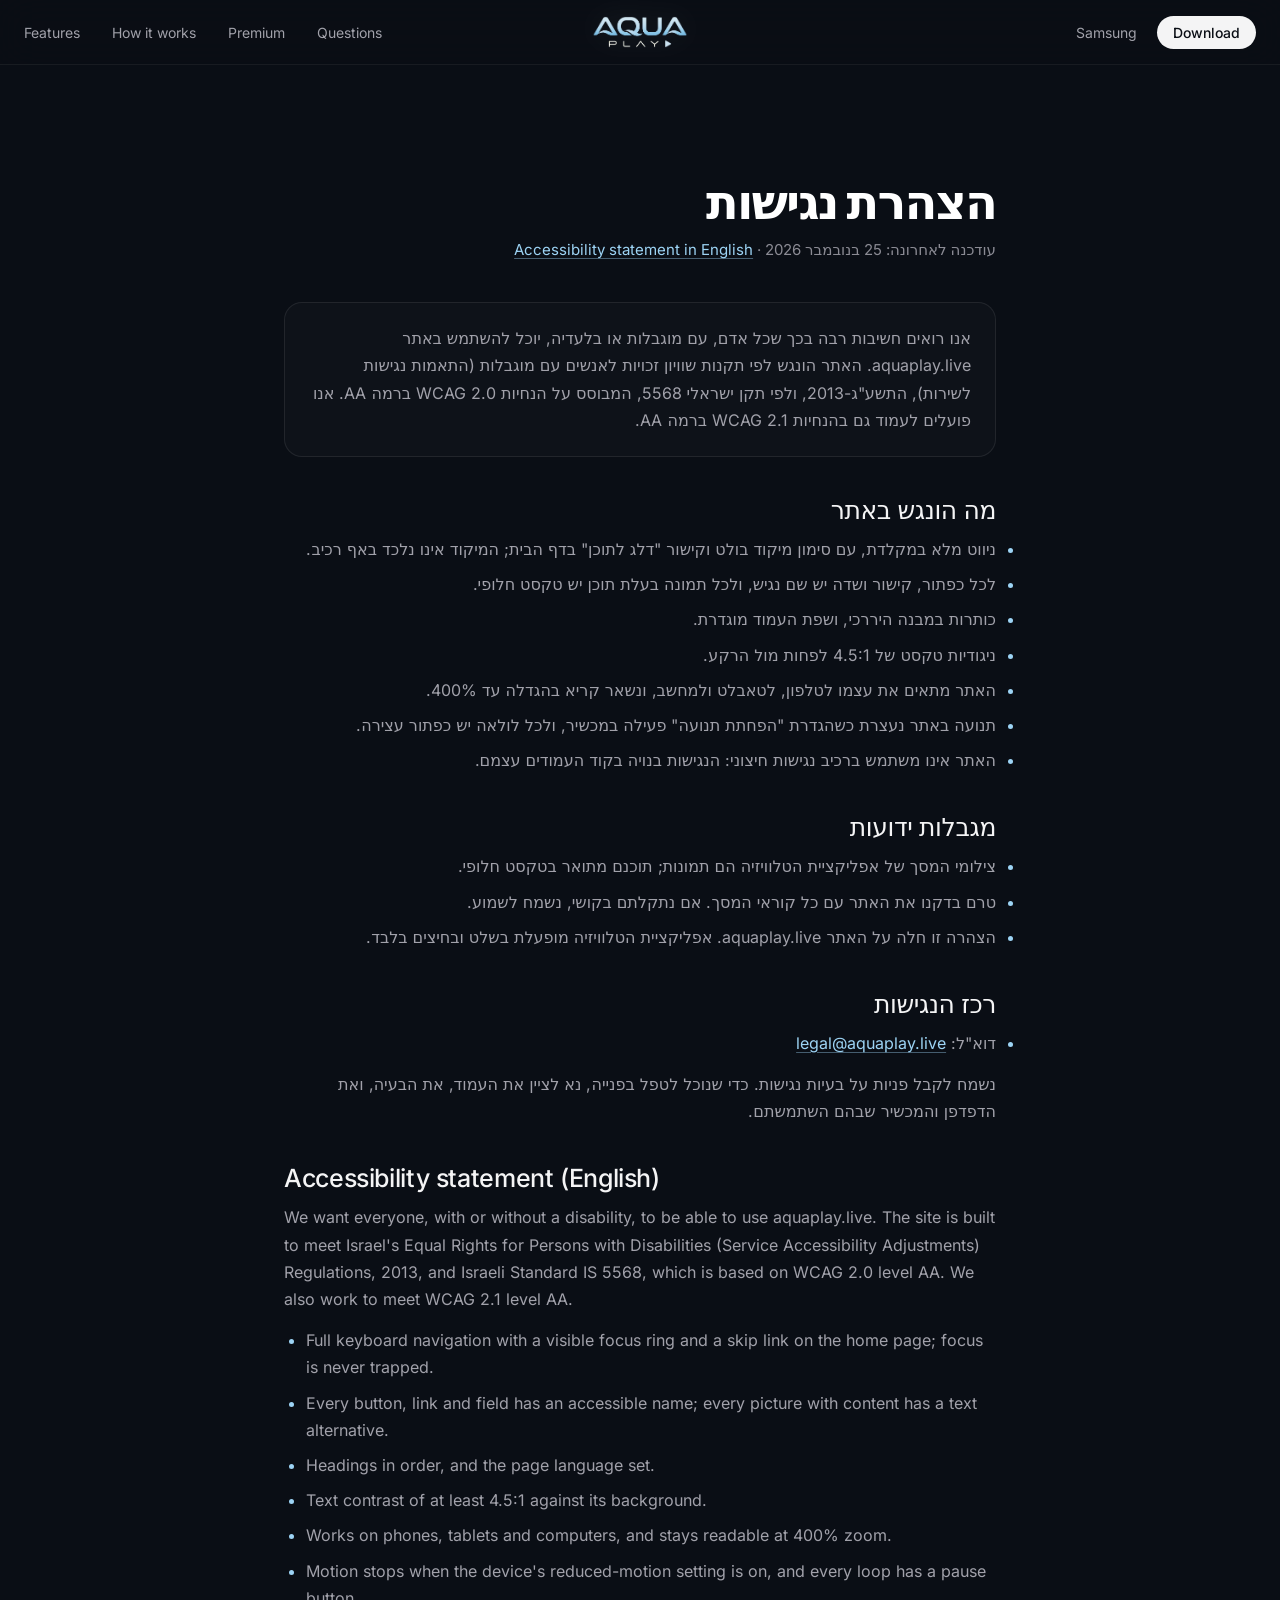
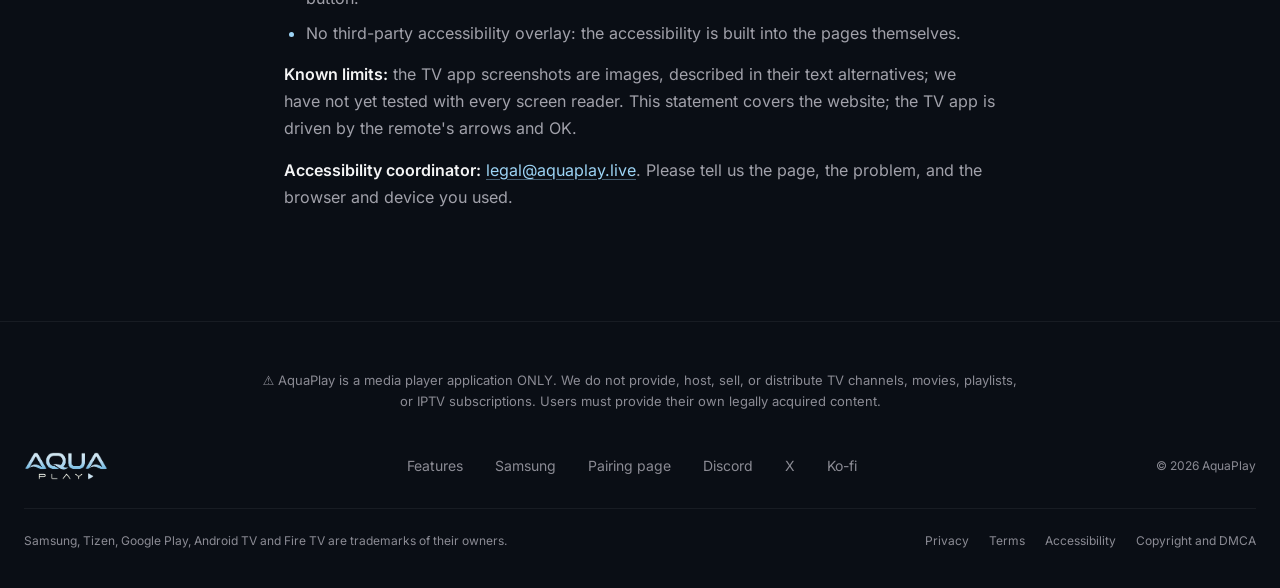
==== accessibility-statement.html @ fe67d537 "aquaplay.live: the Aura website, with the pairing page at /pair.html - The home page is the new Aura" ====
<!doctype html>
<html lang="he">
<head>
<meta charset="utf-8">
<meta name="viewport" content="width=device-width, initial-scale=1">
<title>AquaPlay: הצהרת נגישות · accessibility statement</title>
<meta name="description" content="הצהרת הנגישות של אתר AquaPlay לפי תקן ישראלי 5568. AquaPlay's accessibility statement under Israeli Standard 5568 and WCAG 2.1 AA.">
<link rel="icon" href="img/icon.png" type="image/png">
<meta name="theme-color" content="#0a0e15">
<link rel="preload" href="fonts/inter-latin.woff2" as="font" type="font/woff2" crossorigin>
<link rel="stylesheet" href="fonts/inter.css">
<link rel="stylesheet" href="aura.css">
</head>
<body>
<a class="skip" href="#top">Skip to content</a>
<div class="ground" aria-hidden="true"></div>
<div class="grid" aria-hidden="true"></div>
<div class="glow" aria-hidden="true"></div>

<header class="top">
  <div class="wrap bar">
    <nav aria-label="Main">
      <a href="features.html">Features</a>
      <a href="index.html#how">How it works</a>
      <a href="index.html#premium">Premium</a>
      <a href="index.html#questions">Questions</a>
    </nav>
    <a class="logo" href="index.html" aria-label="AquaPlay home"><img src="img/logo.png" alt="AquaPlay" width="900" height="300"></a>
    <div class="right">
      <a class="txt" href="samsung.html">Samsung</a>
      <a class="btn btn-white btn-sm" href="index.html#tvs">Download</a>
    </div>
  </div>
</header>

<main id="top">
  <div class="wrap prose-page" dir="rtl">
<h1>הצהרת נגישות</h1>
  <p class="sub">עודכנה לאחרונה: 25 בנובמבר 2026 · <a href="#en" lang="en" dir="ltr">Accessibility statement in English</a></p>

  <div class="lead">
    <p>אנו רואים חשיבות רבה בכך שכל אדם, עם מוגבלות או בלעדיה, יוכל להשתמש באתר aquaplay.live. האתר הונגש לפי תקנות שוויון זכויות לאנשים עם מוגבלות (התאמות נגישות לשירות), התשע"ג-2013, ולפי תקן ישראלי 5568, המבוסס על הנחיות WCAG 2.0 ברמה AA. אנו פועלים לעמוד גם בהנחיות WCAG 2.1 ברמה AA.</p>
  </div>

  <h2>מה הונגש באתר</h2>
  <ul>
    <li>ניווט מלא במקלדת, עם סימון מיקוד בולט וקישור "דלג לתוכן" בדף הבית; המיקוד אינו נלכד באף רכיב.</li>
    <li>לכל כפתור, קישור ושדה יש שם נגיש, ולכל תמונה בעלת תוכן יש טקסט חלופי.</li>
    <li>כותרות במבנה היררכי, ושפת העמוד מוגדרת.</li>
    <li>ניגודיות טקסט של 4.5:1 לפחות מול הרקע.</li>
    <li>האתר מתאים את עצמו לטלפון, לטאבלט ולמחשב, ונשאר קריא בהגדלה עד 400%.</li>
    <li>תנועה באתר נעצרת כשהגדרת "הפחתת תנועה" פעילה במכשיר, ולכל לולאה יש כפתור עצירה.</li>
    <li>האתר אינו משתמש ברכיב נגישות חיצוני: הנגישות בנויה בקוד העמודים עצמם.</li>
  </ul>

  <h2>מגבלות ידועות</h2>
  <ul>
    <li>צילומי המסך של אפליקציית הטלוויזיה הם תמונות; תוכנם מתואר בטקסט חלופי.</li>
    <li>טרם בדקנו את האתר עם כל קוראי המסך. אם נתקלתם בקושי, נשמח לשמוע.</li>
    <li>הצהרה זו חלה על האתר aquaplay.live. אפליקציית הטלוויזיה מופעלת בשלט ובחיצים בלבד.</li>
  </ul>

  <h2>רכז הנגישות</h2>
  <!-- OWNER: replace the two bracketed fields before this page is published -->
  <ul>
    <li>דוא"ל: <a href="mailto:legal@aquaplay.live" dir="ltr">legal@aquaplay.live</a></li>
  </ul>
  <p>נשמח לקבל פניות על בעיות נגישות. כדי שנוכל לטפל בפנייה, נא לציין את העמוד, את הבעיה, ואת הדפדפן והמכשיר שבהם השתמשתם.</p>

  <section id="en" lang="en" dir="ltr">
    <h2>Accessibility statement (English)</h2>
    <p>We want everyone, with or without a disability, to be able to use aquaplay.live. The site is built to meet Israel's Equal Rights for Persons with Disabilities (Service Accessibility Adjustments) Regulations, 2013, and Israeli Standard IS 5568, which is based on WCAG 2.0 level AA. We also work to meet WCAG 2.1 level AA.</p>
    <ul>
      <li>Full keyboard navigation with a visible focus ring and a skip link on the home page; focus is never trapped.</li>
      <li>Every button, link and field has an accessible name; every picture with content has a text alternative.</li>
      <li>Headings in order, and the page language set.</li>
      <li>Text contrast of at least 4.5:1 against its background.</li>
      <li>Works on phones, tablets and computers, and stays readable at 400% zoom.</li>
      <li>Motion stops when the device's reduced-motion setting is on, and every loop has a pause button.</li>
      <li>No third-party accessibility overlay: the accessibility is built into the pages themselves.</li>
    </ul>
    <p><strong>Known limits:</strong> the TV app screenshots are images, described in their text alternatives; we have not yet tested with every screen reader. This statement covers the website; the TV app is driven by the remote's arrows and OK.</p>
    <p><strong>Accessibility coordinator:</strong> <a href="mailto:legal@aquaplay.live">legal@aquaplay.live</a>. Please tell us the page, the problem, and the browser and device you used.</p>
  </section>
  </div>
</main>

<footer>
  <div class="wrap">
    <p class="notice">⚠️ AquaPlay is a media player application ONLY. We do not provide, host, sell, or distribute TV channels, movies, playlists, or IPTV subscriptions. Users must provide their own legally acquired content.</p>
    <div class="frow">
      <a href="index.html" aria-label="AquaPlay home"><img src="img/logo.png" alt="AquaPlay" width="900" height="300"></a>
      <nav aria-label="Footer">
        <a href="features.html">Features</a><a href="samsung.html">Samsung</a><a href="https://aquaplay.live/pair.html">Pairing page</a><a href="https://discord.gg/5A5mDrwK8w">Discord</a><a href="https://x.com/AquaPlayIPTV">X</a><a href="https://ko-fi.com/devdolev">Ko-fi</a>
      </nav>
      <small>© 2026 AquaPlay</small>
    </div>
    <div class="legal">
      <span>Samsung, Tizen, Google Play, Android TV and Fire TV are trademarks of their owners.</span>
      <span><a href="privacy.html">Privacy</a><a href="terms-of-service.html">Terms</a><a href="accessibility-statement.html">Accessibility</a><a href="dmca.html">Copyright and DMCA</a></span>
    </div>
  </div>
</footer>
</body>
</html>
---- fonts/inter.css ----
/* latin-ext */
@font-face {
  font-family: 'Inter';
  font-style: normal;
  font-weight: 400 900;
  font-display: swap;
  src: url(inter-latin-ext.woff2) format('woff2');
  unicode-range: U+0100-02BA, U+02BD-02C5, U+02C7-02CC, U+02CE-02D7, U+02DD-02FF, U+0304, U+0308, U+0329, U+1D00-1DBF, U+1E00-1E9F, U+1EF2-1EFF, U+2020, U+20A0-20AB, U+20AD-20C4, U+2113, U+2C60-2C7F, U+A720-A7FF;
}
/* latin */
@font-face {
  font-family: 'Inter';
  font-style: normal;
  font-weight: 400 900;
  font-display: swap;
  src: url(inter-latin.woff2) format('woff2');
  unicode-range: U+0000-00FF, U+0131, U+0152-0153, U+02BB-02BC, U+02C6, U+02DA, U+02DC, U+0304, U+0308, U+0329, U+2000-206F, U+20AC, U+2122, U+2191, U+2193, U+2212, U+2215, U+FEFF, U+FFFD;
}
---- aura.css ----
/* aura.css: the look of every page of aquaplay.live (made by .taste-skill/make-aura-pages.js from the Aura home). */
:root {
  --bg: #0a0e15; --bg2: #18181b; --ink: #f4f4f5; --ink2: #a1a1aa; --ink3: #8b8b94;
  --line: rgba(255,255,255,.06); --line2: rgba(255,255,255,.1); --card: rgba(255,255,255,.02);
  --blue: 58,139,255; --sky: 127,193,236; --teal: 31,176,208;
  --ease: cubic-bezier(.16,1,.3,1); --max: 1280px;
}
* { box-sizing: border-box; margin: 0; padding: 0; }
html { background: var(--bg); color-scheme: dark; scroll-behavior: smooth; scrollbar-color: #3f3f46 var(--bg); scroll-padding-top: 88px; }
body { min-height: 100vh; display: flex; flex-direction: column; background: var(--bg); color: var(--ink2);
  font-family: Inter, system-ui, sans-serif; -webkit-font-smoothing: antialiased; font-feature-settings: "cv11","ss01"; overflow-x: clip; }
a { color: inherit; text-decoration: none; }
img { display: block; max-width: 100%; }
svg { flex: none; }
::selection { background: #27272a; color: var(--ink); }
:focus-visible { outline: 2px solid rgb(var(--sky)); outline-offset: 3px; border-radius: 8px; }
.skip { position: absolute; left: 16px; top: -60px; z-index: 99; background: var(--ink); color: var(--bg); padding: 10px 16px; border-radius: 99px; font-weight: 500; }
.skip:focus { top: 12px; }
.wrap { width: 100%; max-width: var(--max); margin: 0 auto; padding: 0 24px; }

/* the ground: zinc black, a 24px grid at 4%, AquaPlay's blue glowing from the top */
.ground, .grid, .glow { position: fixed; pointer-events: none; }
.ground { inset: 0; z-index: -3; background: radial-gradient(ellipse 90% 55% at 50% 112%, rgba(var(--teal),.13), transparent 70%), radial-gradient(ellipse 55% 45% at -5% 62%, rgba(var(--blue),.07), transparent 70%), var(--bg); }
.grid { inset: 0; z-index: -2; background-image: linear-gradient(to right, rgba(127,193,236,.045) 1px, transparent 1px), linear-gradient(to bottom, rgba(127,193,236,.045) 1px, transparent 1px); background-size: 24px 24px; }
.glow { top: 0; left: 50%; transform: translateX(-50%); width: 100%; max-width: 1400px; height: 700px; z-index: -1;
  background: radial-gradient(ellipse 50% 70% at 50% 0%, rgba(var(--blue),.24), transparent 70%), radial-gradient(ellipse 34% 55% at 84% 0%, rgba(var(--teal),.16), transparent 70%), radial-gradient(ellipse 30% 45% at 14% 0%, rgba(var(--sky),.11), transparent 70%); }

/* the top bar: links left, the logo in the centre, Download right */
header.top { position: fixed; top: 0; left: 0; right: 0; z-index: 50; border-bottom: 1px solid var(--line); background: rgba(10,14,21,.6);
  -webkit-backdrop-filter: blur(20px); backdrop-filter: blur(20px); }
.bar { height: 64px; display: grid; grid-template-columns: 1fr auto 1fr; align-items: center; gap: 16px; }
.bar nav { display: flex; gap: 32px; font-size: 14px; }
.bar nav a, .bar .right a.txt { color: var(--ink2); transition: color .2s; }
.bar nav a:hover, .bar .right a.txt:hover { color: var(--ink); }
.logo { justify-self: center; display: block; filter: drop-shadow(0 0 15px rgba(255,255,255,.12)); transition: filter .3s; }
.logo:hover { filter: drop-shadow(0 0 18px rgba(var(--sky),.35)); }
.logo img { height: 32px; width: auto; }
.bar .right { justify-self: end; display: flex; align-items: center; gap: 20px; font-size: 14px; }

/* buttons */
.btn { display: inline-flex; align-items: center; justify-content: center; gap: 8px; border-radius: 99px; font-size: 14px; font-weight: 500;
  padding: 12px 24px; transition: background .3s, box-shadow .3s, color .3s, transform .15s; }
.btn:active { transform: scale(.97); }
.btn svg { width: 16px; height: 16px; }
.btn-white { background: var(--ink); color: var(--bg); }
.btn-white:hover { background: #fff; box-shadow: 0 0 30px rgba(255,255,255,.3); }
.btn-ghost { color: #d4d4d8; border: 1px solid rgba(255,255,255,.08); background: rgba(255,255,255,.02); -webkit-backdrop-filter: blur(12px); backdrop-filter: blur(12px); }
.btn-ghost:hover { color: var(--ink); background: rgba(255,255,255,.05); }
.btn-sm { padding: 8px 16px; }

main { flex: 1; padding-top: 128px; }
section { position: relative; }
h1, h2, h3 { color: var(--ink); font-weight: 500; text-wrap: balance; }
h2 { font-size: clamp(30px, 4.4vw, 48px); letter-spacing: -.035em; line-height: 1.08; }
h3 { font-size: 20px; letter-spacing: -.02em; line-height: 1.25; }
.lead { font-size: 16px; line-height: 1.65; color: var(--ink2); }
.orb { position: absolute; width: min(384px, 100%); height: 384px; border-radius: 50%; filter: blur(120px); pointer-events: none; }

/* hero */
.hero { padding-block: 64px 96px; text-align: center; }
.hero .copy { max-width: 896px; margin: 0 auto; display: flex; flex-direction: column; align-items: center; }
/* the headline: solid white Inter at 700, tight like a display cut, the promise ("you need.") in the logo's ice blue */
.hero h1 { font-size: clamp(46px, 8.4vw, 96px); font-weight: 700; letter-spacing: -.05em; line-height: .98; margin-bottom: 28px; color: #fff;
  font-feature-settings: "cv11", "ss01", "ss03"; }
.hero h1 .tint { color: #9dd4f5; }
.hero .lead { font-size: clamp(16px, 1.4vw, 18px); max-width: 640px; margin-bottom: 40px; }
.ctas { display: flex; flex-wrap: wrap; justify-content: center; gap: 16px; }

/* the logo in place of the old picture */
.mark-wrap { position: relative; max-width: 620px; margin: 88px auto 0; }
.mark { position: relative; animation: mark-in 1.6s var(--ease) .45s both; }
.mark img { width: 100%; height: auto; }
.mark-glow { position: absolute; inset: 5% 12%; z-index: -1; border-radius: 50%; filter: blur(60px);
  background: radial-gradient(ellipse, rgba(var(--blue),.38), rgba(var(--teal),.12) 55%, transparent 75%); animation: glow-in 2.2s ease-out .6s both; }
.shine { position: absolute; inset: 0; pointer-events: none;
  -webkit-mask: url(img/logo.png) center / 100% 100% no-repeat; mask: url(img/logo.png) center / 100% 100% no-repeat;
  background: linear-gradient(105deg, transparent 42%, rgba(255,255,255,.9) 50%, transparent 58%) no-repeat; background-size: 260% 100%;
  background-position: 130% 0; animation: shine 1.5s cubic-bezier(.45,0,.2,1) 1.5s both; }
@keyframes mark-in { from { opacity: 0; transform: scale(.9) translateY(16px); filter: blur(16px); } to { opacity: 1; transform: none; filter: none; } }
@keyframes glow-in { from { opacity: 0; transform: scale(.7); } to { opacity: 1; transform: none; } }
@keyframes shine { from { background-position: 130% 0; } to { background-position: -30% 0; } }
@keyframes mark-out { to { opacity: 0; transform: translateY(-40px) scale(1.08); filter: blur(14px); } }
@supports (animation-timeline: view()) {
  .mark-wrap { animation: mark-out linear forwards; animation-timeline: view(); animation-range: cover 52% cover 92%; }
}

/* the strip: what AquaPlay plays and where */
.strip { border-block: 1px solid rgba(255,255,255,.03); background: rgba(10,14,21,.5); padding: 40px 0; }
.strip p { font-size: 12px; text-align: center; letter-spacing: .14em; text-transform: uppercase; font-weight: 500; color: var(--ink3); margin-bottom: 28px; }
.strip ul { list-style: none; display: flex; flex-wrap: wrap; justify-content: center; gap: 20px 64px; opacity: .55; transition: opacity .5s; }
.strip ul:hover { opacity: .85; }
.strip li { display: flex; align-items: center; gap: 10px; font-size: 20px; font-weight: 500; letter-spacing: -.04em; color: var(--ink); }
.strip li svg { width: 22px; height: 22px; }

/* features: 2x2 */
.block { padding-block: 128px; }
.head { max-width: 672px; margin-bottom: 80px; position: relative; z-index: 1; }
.head h2 { margin-bottom: 20px; }
.head.center { margin-inline: auto; text-align: center; }
.cards { display: grid; grid-template-columns: 1fr 1fr; gap: 24px; position: relative; z-index: 1; }
.card { position: relative; overflow: hidden; padding: 32px; border-radius: 16px; background: var(--card); border: 1px solid rgba(255,255,255,.05);
  transition: border-color .3s, background .3s; }
.card:hover { border-color: rgba(255,255,255,.15); background: rgba(255,255,255,.04); }
.card .blob { position: absolute; top: 0; right: 0; width: 128px; height: 128px; border-radius: 50%; filter: blur(48px); background: rgba(255,255,255,.05); transition: background .5s; }
.card:hover .blob { background: rgba(var(--c),.14); }
.ico { width: 48px; height: 48px; border-radius: 50%; border: 1px solid rgba(255,255,255,.08); background: rgba(24,24,27,.5); display: grid; place-items: center;
  color: #d4d4d8; margin-bottom: 24px; transition: color .3s, transform .3s var(--ease), box-shadow .3s; }
.card:hover .ico { color: #fff; transform: scale(1.1); box-shadow: 0 0 20px rgba(255,255,255,.1); }
.ico svg { width: 24px; height: 24px; }
.card h3 { margin-bottom: 12px; }
.card p { font-size: 15px; line-height: 1.6; }
.more { display: inline-flex; align-items: center; gap: 8px; margin-top: 40px; font-size: 14px; color: var(--ink2); transition: color .2s; }
.more:hover { color: #fff; }
.more svg { width: 16px; height: 16px; transition: transform .3s var(--ease); }
.more:hover svg { transform: translateX(3px); }

/* three steps */
.steps-sec { border-top: 1px solid rgba(255,255,255,.03); background: rgba(10,14,21,.4); }
.steps-sec::before { content: ""; position: absolute; inset: 0; background: radial-gradient(ellipse at center, rgba(255,255,255,.02), transparent 80%); pointer-events: none; }
.steps { list-style: none; display: grid; grid-template-columns: repeat(3, 1fr); gap: 48px; position: relative; }
.steps::before { content: ""; position: absolute; top: 24px; left: 64px; right: 64px; height: 1px; background: linear-gradient(to right, transparent, rgba(255,255,255,.2), transparent); }
.steps li { position: relative; padding-top: 72px; text-align: center; }
.steps .n { position: absolute; top: 0; left: 50%; transform: translateX(-50%); }
.steps .n span { width: 48px; height: 48px; border-radius: 50%; display: grid; place-items: center; font-size: 14px; font-weight: 500; color: #d4d4d8;
  border: 1px solid rgba(255,255,255,.1); background: #131316; box-shadow: 0 0 0 12px var(--bg); transition: color .2s, border-color .2s; font-variant-numeric: tabular-nums; }
.steps li:hover .n span { color: #fff; border-color: rgba(255,255,255,.3); }
.steps li:last-child .n span { background: var(--ink); color: var(--bg); border-color: rgba(255,255,255,.2); box-shadow: 0 0 15px rgba(255,255,255,.2); }
.steps h3 { margin-bottom: 12px; }
.steps p { font-size: 15px; line-height: 1.6; max-width: 34ch; margin: 0 auto; }

/* get AquaPlay: a pure black band, two black store-style buttons (Apple-like: black, thin grey rim, small line over a big one) */
.get { background: #000; border-block: 1px solid rgba(255,255,255,.06); text-align: center; }
.get .wrap { padding-block: 128px; }
.get h2 { font-size: clamp(40px, 6vw, 72px); font-weight: 700; letter-spacing: -.05em; line-height: 1; margin-bottom: 20px; }
.get .lead { font-size: 18px; margin-bottom: 48px; }
.badges { display: flex; flex-wrap: wrap; justify-content: center; gap: 16px; }
.badge { display: inline-flex; align-items: center; gap: 12px; min-width: 216px; padding: 12px 24px 12px 18px; border-radius: 14px;
  background: #000; color: #fff; border: 1px solid #a6a6a6; text-align: left; transition: background .2s, border-color .2s, transform .15s; }
.badge:hover { background: #111; border-color: #fff; }
.badge:active { transform: scale(.97); }
.badge svg { width: 34px; height: 34px; }
.badge span { display: flex; flex-direction: column; font-size: 22px; font-weight: 600; letter-spacing: -.02em; line-height: 1.1; }
.badge small { font-size: 12px; font-weight: 500; letter-spacing: .01em; color: #e4e4e7; }
.get .note { margin-top: 32px; font-size: 14px; color: var(--ink3); }
.get .note a { color: #9dd4f5; text-decoration: underline; text-underline-offset: 3px; text-decoration-color: rgba(157,212,245,.4); }
.get .note a:hover { text-decoration-color: currentColor; }
.community { display: inline-flex; align-items: center; gap: 14px; margin-top: 56px; padding: 14px 22px 14px 16px; border-radius: 16px; text-align: left;
  border: 1px solid var(--line2); background: rgba(255,255,255,.03); transition: background .2s, border-color .2s; }
.community:hover { background: rgba(255,255,255,.06); border-color: rgba(255,255,255,.2); }
.community svg { width: 28px; height: 28px; color: #9dd4f5; }
.community b { display: block; font-size: 15px; font-weight: 600; color: var(--ink); }
.community small { display: block; font-size: 13px; color: var(--ink3); margin-top: 2px; }

/* two statements */
.says { border-block: 1px solid rgba(255,255,255,.03); background: rgba(10,14,21,.4); overflow: hidden; }
.says .orb2 { position: absolute; top: 50%; left: 50%; width: 800px; height: 400px; transform: translate(-50%,-50%); border-radius: 50%; filter: blur(100px); pointer-events: none;
  background: linear-gradient(to right, rgba(var(--blue),.06), rgba(var(--sky),.05), rgba(var(--teal),.06)); }
.says h2 { text-align: center; margin-bottom: 64px; }
/* two plain statements: a heading, a paragraph, and the traits they prove; no avatar or name row, so they never read as quotes */
.say { display: flex; flex-direction: column; padding: 40px; border-radius: 24px; background: var(--card); border: 1px solid rgba(255,255,255,.05); }
.say h3 { font-size: clamp(22px, 2.2vw, 28px); letter-spacing: -.03em; margin-bottom: 16px; }
.say p { font-size: 17px; line-height: 1.6; color: var(--ink2); margin-bottom: 32px; max-width: 52ch; text-wrap: pretty; }
.say .facts { max-width: none; margin: auto 0 0; padding-top: 20px; border-top: 1px solid var(--line); font-size: 13px; letter-spacing: .02em; color: var(--ink3); }

/* questions */
.faq { max-width: 768px; }
.faq .list { display: grid; gap: 16px; }
details { border-bottom: 1px solid rgba(255,255,255,.05); padding-bottom: 16px; }
summary { list-style: none; display: flex; align-items: center; justify-content: space-between; gap: 8px; padding: 12px 0; cursor: pointer;
  color: #e4e4e7; font-weight: 500; font-size: 16px; letter-spacing: -.01em; transition: color .2s; }
summary::-webkit-details-marker { display: none; }
summary:hover { color: #fff; }
summary svg { width: 22px; height: 22px; color: #71717a; transition: transform .3s var(--ease), color .2s; }
summary:hover svg { color: #d4d4d8; }
details[open] summary svg { transform: rotate(-45deg); }
details p { margin-top: 8px; padding: 0 32px 16px 0; font-size: 15px; line-height: 1.65; }
.langs { list-style: none; display: flex; flex-wrap: wrap; gap: 8px; padding: 0 0 16px; }
.langs li { font-size: 13px; color: #d4d4d8; padding: 6px 12px; border-radius: 99px; border: 1px solid var(--line2); background: rgba(255,255,255,.02); }

/* the close */
.close { border-top: 1px solid rgba(255,255,255,.03); background: var(--bg); overflow: hidden; text-align: center; }
.close::before { content: ""; position: absolute; bottom: 0; left: 50%; width: 800px; height: 500px; transform: translate(-50%, 50%); pointer-events: none;
  background: radial-gradient(ellipse at center, rgba(var(--sky),.12), transparent 70%); }
.close .wrap { position: relative; padding-block: 160px; }
.close h2 { font-size: clamp(48px, 8.2vw, 96px); font-weight: 700; letter-spacing: -.05em; line-height: 1; margin-bottom: 32px; color: #fff; }
.close .lead { max-width: 560px; margin: 0 auto 40px; font-size: 18px; }
.btn-lg { padding: 16px 32px; font-size: 16px; }
.btn-lg:hover { transform: scale(1.04); }
.btn-lg:active { transform: scale(.98); }

/* footer */
footer { border-top: 1px solid var(--line); background: var(--bg); padding: 48px 0 40px; font-size: 14px; position: relative; z-index: 1; }
.notice { max-width: 760px; margin: 0 auto 40px; text-align: center; font-size: 13px; line-height: 1.6; color: var(--ink3); }
.frow { display: flex; align-items: center; justify-content: space-between; gap: 24px; flex-wrap: wrap; }
.frow img { height: 28px; width: auto; }
.frow nav { display: flex; flex-wrap: wrap; gap: 8px 32px; color: var(--ink3); }
.frow nav a:hover, .legal a:hover { color: var(--ink); }
.frow small { font-size: 12px; color: var(--ink3); }
.legal { margin-top: 28px; padding-top: 24px; border-top: 1px solid var(--line); display: flex; flex-wrap: wrap; justify-content: space-between; gap: 12px 24px; font-size: 12px; color: var(--ink3); }
.legal span:last-child { display: flex; flex-wrap: wrap; gap: 8px 20px; }

/* entrance: the hero settles in once */
@keyframes rise { from { opacity: 0; transform: translateY(24px); filter: blur(8px); } to { opacity: 1; transform: none; filter: none; } }
.in { animation: rise 1s var(--ease) both; animation-delay: var(--d, 0s); }

@media (max-width: 900px) {
  .cards, .say-grid { grid-template-columns: 1fr; }
  .steps { grid-template-columns: 1fr; gap: 40px; }
  .steps::before { display: none; }
  .steps li { padding-top: 0; padding-left: 80px; text-align: left; }
  .steps .n { left: 0; transform: none; padding: 0; }
  .steps p { margin: 0; }
}
@media (max-width: 767px) {
  .bar nav a:not(:first-child), .bar .right a.txt { display: none; }
  .logo img { height: 28px; }
  main { padding-top: 96px; }
  .hero { padding-bottom: 72px; }
  .ctas { flex-direction: column; width: 100%; }
  .ctas .btn { width: 100%; }
  .mark-wrap { margin-top: 80px; }
  .block { padding-block: 96px; }
  .head { margin-bottom: 56px; }
  .get .wrap { padding-block: 96px; }
  .badge { width: 100%; justify-content: center; }
  .card, .say { padding: 28px; }
  .strip ul { gap: 16px 36px; }
  .strip li { font-size: 17px; }
  .close .wrap { padding-block: 112px; }
  .frow { flex-direction: column; text-align: center; }
  .frow nav { justify-content: center; }
  .legal { flex-direction: column; align-items: center; text-align: center; }
  .legal span:last-child { justify-content: center; }
}
.say-grid { display: grid; grid-template-columns: 1fr 1fr; gap: 24px; }
@media (max-width: 900px) { .say-grid { grid-template-columns: 1fr; } }
@media (prefers-reduced-motion: reduce) {
  html { scroll-behavior: auto; }
  *, *::before, *::after { animation: none !important; transition: none !important; }
}

/* Premium for the APK (owner, 25 Nov 2026; mockup A approved 26 Nov): a price card on the left, three joined steps on the right,
   and a row saying where each kind of TV gets it */
.prem { overflow: hidden; }
.prem-grid { display: grid; grid-template-columns: 5fr 6fr; gap: 24px; align-items: stretch; position: relative; z-index: 1; }
.price { position: relative; overflow: hidden; display: flex; flex-direction: column; padding: 40px; border-radius: 24px;
  background: linear-gradient(180deg, rgba(var(--sky),.06), rgba(255,255,255,.015) 45%); border: 1px solid rgba(255,255,255,.08); }
.price::before { content: ""; position: absolute; top: 0; left: 15%; right: 15%; height: 1px;
  background: linear-gradient(to right, transparent, rgba(var(--sky),.7), transparent); }
.price .tag { font-size: 12px; letter-spacing: .14em; text-transform: uppercase; font-weight: 500; color: #9dd4f5; }
.price .amount { display: flex; align-items: baseline; gap: 12px; margin: 14px 0 6px; color: #fff; }
.price .amount b { font-size: 80px; font-weight: 700; letter-spacing: -.05em; line-height: 1; font-variant-numeric: tabular-nums; }
.price .amount span { font-size: 18px; color: var(--ink2); }
.price .per { font-size: 15px; line-height: 1.6; margin-bottom: 28px; }
.ticks { list-style: none; display: grid; gap: 12px; padding-top: 24px; border-top: 1px solid var(--line); margin-bottom: 8px; }
.ticks li { display: flex; gap: 12px; font-size: 15px; line-height: 1.45; color: #d4d4d8; }
.ticks svg { width: 18px; height: 18px; margin-top: 1px; color: #9dd4f5; }
.price .more { margin-top: 16px; }
.price .buy { margin-top: auto; padding-top: 32px; }
.price .buy .btn { width: 100%; }
.price .fine { margin-top: 14px; font-size: 13px; color: var(--ink3); text-align: center; }
.psteps { list-style: none; display: flex; flex-direction: column; justify-content: center; gap: 0; padding: 40px; border-radius: 24px;
  background: var(--card); border: 1px solid rgba(255,255,255,.05); }
.psteps li { position: relative; padding: 0 0 40px 76px; }
.psteps li:last-child { padding-bottom: 0; }
.psteps li::before { content: ""; position: absolute; left: 23px; top: 52px; bottom: 4px; width: 1px; background: linear-gradient(to bottom, rgba(255,255,255,.18), transparent); }
.psteps li:last-child::before { display: none; }
.psteps .n { position: absolute; left: 0; top: 0; width: 48px; height: 48px; border-radius: 50%; display: grid; place-items: center;
  font-size: 14px; font-weight: 500; color: #d4d4d8; border: 1px solid rgba(255,255,255,.1); background: #131316; font-variant-numeric: tabular-nums; }
.psteps li:last-child .n { background: var(--ink); color: var(--bg); box-shadow: 0 0 15px rgba(255,255,255,.2); }
.psteps h3 { margin: 10px 0 10px; }
.psteps p { font-size: 15px; line-height: 1.6; max-width: 46ch; }
.psteps p b { color: var(--ink); font-weight: 500; }
.psteps code { font: 500 14px/1 Inter, system-ui, sans-serif; color: #9dd4f5; letter-spacing: .02em; }
.where { display: grid; grid-template-columns: repeat(3, 1fr); margin-top: 24px; border-radius: 16px; border: 1px solid rgba(255,255,255,.05);
  background: rgba(10,14,21,.5); position: relative; z-index: 1; overflow: hidden; }
.where div { padding: 22px 24px; font-size: 14px; line-height: 1.55; }
.where div + div { border-left: 1px solid var(--line); }
.where b { display: block; margin-bottom: 4px; font-size: 13px; letter-spacing: .08em; text-transform: uppercase; font-weight: 500; color: var(--ink); }
.where div.here { background: rgba(var(--sky),.05); }
details a.inline, .where a { color: #9dd4f5; text-decoration: underline; text-underline-offset: 3px; text-decoration-color: rgba(157,212,245,.4); }
@media (max-width: 900px) {
  .prem-grid, .where { grid-template-columns: 1fr; }
  .where div + div { border-left: 0; border-top: 1px solid var(--line); }
  .price, .psteps { padding: 28px; }
  .price .amount b { font-size: 64px; }
}

/* ===== The other pages (Features, Samsung, the legal pages), 26 Nov 2026 ===== */
.page-hero { padding-block: 48px 64px; text-align: center; }
.page-hero h1 { font-size: clamp(40px, 6.4vw, 72px); font-weight: 700; letter-spacing: -.05em; line-height: 1; margin-bottom: 24px; color: #fff; }
.page-hero .lead { max-width: 660px; margin: 0 auto 36px; font-size: clamp(16px, 1.4vw, 18px); }
.feat-grid { display: grid; grid-template-columns: 1fr 1fr; gap: 24px; position: relative; z-index: 1; }
.feat { padding: 36px; border-radius: 24px; background: var(--card); border: 1px solid rgba(255,255,255,.05); }
.feat.wide { grid-column: 1 / -1; }
.tag { font-size: 12px; letter-spacing: .14em; text-transform: uppercase; font-weight: 500; color: #9dd4f5; margin-bottom: 10px; }
.feat h2 { font-size: clamp(24px, 2.6vw, 32px); margin-bottom: 22px; }
.flist { list-style: none; display: grid; gap: 14px; }
.feat.wide .flist { grid-template-columns: 1fr 1fr; gap: 14px 40px; }
.flist li { position: relative; padding-left: 22px; font-size: 15px; line-height: 1.6; }
.flist li::before { content: ""; position: absolute; left: 2px; top: .62em; width: 7px; height: 7px; border-radius: 50%; background: #9dd4f5; opacity: .8; }
.flist b { color: var(--ink); font-weight: 500; }
.feat .more { margin-top: 24px; }
.minis { display: grid; grid-template-columns: repeat(4, 1fr); gap: 16px; }
.mini { padding: 26px; border-radius: 20px; background: var(--card); border: 1px solid rgba(255,255,255,.05); }
.mini h3 { margin-bottom: 8px; }
.mini p { font-size: 14.5px; line-height: 1.6; }
.mini a { color: #9dd4f5; }
.vsteps { list-style: none; display: grid; gap: 0; max-width: 760px; margin: 0 auto; }
.vsteps li { position: relative; padding: 0 0 36px 76px; }
.vsteps li:last-child { padding-bottom: 0; }
.vsteps li::before { content: ""; position: absolute; left: 23px; top: 52px; bottom: 4px; width: 1px; background: linear-gradient(to bottom, rgba(255,255,255,.18), transparent); }
.vsteps li:last-child::before { display: none; }
.vsteps .n { position: absolute; left: 0; top: 0; width: 48px; height: 48px; border-radius: 50%; display: grid; place-items: center; font-size: 14px; font-weight: 500;
  color: #d4d4d8; border: 1px solid rgba(255,255,255,.1); background: #131316; font-variant-numeric: tabular-nums; }
.vsteps h3 { margin: 10px 0 8px; }
.vsteps p { font-size: 15px; line-height: 1.65; overflow-wrap: anywhere; }
.vsteps a, .prose-copy a { color: #9dd4f5; text-decoration: underline; text-underline-offset: 3px; text-decoration-color: rgba(157,212,245,.4); }
.prose-copy { max-width: 760px; margin: 0 auto; }
.prose-copy p { font-size: 16px; line-height: 1.7; margin-bottom: 16px; }
.frame-pic { position: relative; max-width: 1000px; margin: 64px auto 0; border-radius: 16px; overflow: hidden; border: 1px solid rgba(255,255,255,.08);
  box-shadow: 0 30px 80px rgba(0,0,0,.5); }
.frame-pic img { width: 100%; height: auto; }
.small-note { margin-top: 28px; font-size: 13px; color: var(--ink3); max-width: 640px; margin-inline: auto; }
/* The legal pages: one readable column. */
.prose-page { max-width: 760px; padding-block: 48px 96px; }
.prose-page h1 { font-size: clamp(34px, 5vw, 48px); font-weight: 700; letter-spacing: -.04em; line-height: 1.1; margin-bottom: 8px; color: #fff; }
.prose-page .sub { color: var(--ink3); margin: 0 0 40px; font-size: 15px; }
.prose-page h2 { font-size: 25px; letter-spacing: -.015em; margin: 40px 0 12px; }
.prose-page h3 { font-size: 19px; margin: 28px 0 8px; }
.prose-page p, .prose-page li { font-size: 16px; line-height: 1.7; }
.prose-page p { margin: 0 0 14px; }
.prose-page ul, .prose-page ol { margin: 0 0 14px; padding-left: 22px; }
.prose-page li { margin-bottom: 8px; }
.prose-page li::marker { color: #9dd4f5; }
.prose-page strong, .prose-page b { color: var(--ink); font-weight: 600; }
.prose-page a { color: #9dd4f5; text-decoration: underline; text-underline-offset: 3px; text-decoration-color: rgba(157,212,245,.4); }
.prose-page .lead { background: var(--card); border: 1px solid rgba(255,255,255,.08); border-radius: 18px; padding: 22px 24px; margin: 0 0 34px; }
.prose-page .lead p:last-child { margin-bottom: 0; }
.prose-page code { font-family: ui-monospace, "Cascadia Mono", Consolas, monospace; font-size: .9em; background: rgba(255,255,255,.05); border: 1px solid var(--line2); border-radius: 6px; padding: 1px 6px; }
.prose-page table { width: 100%; border-collapse: collapse; margin: 0 0 18px; font-size: 15px; }
.prose-page th, .prose-page td { text-align: left; padding: 10px 12px; border-bottom: 1px solid var(--line2); vertical-align: top; }
.prose-page .todo { outline: 2px dashed #e5484d; outline-offset: 2px; }
[dir="rtl"] .prose-page ul, .prose-page [dir="rtl"] ul { padding-left: 0; padding-right: 22px; }
@media (max-width: 900px) {
  .feat-grid, .minis, .feat.wide .flist { grid-template-columns: 1fr; }
  .feat { padding: 28px; }
}
@media (max-width: 767px) {
  .page-hero { padding-block: 24px 48px; }
  .vsteps li { padding-left: 64px; }
}
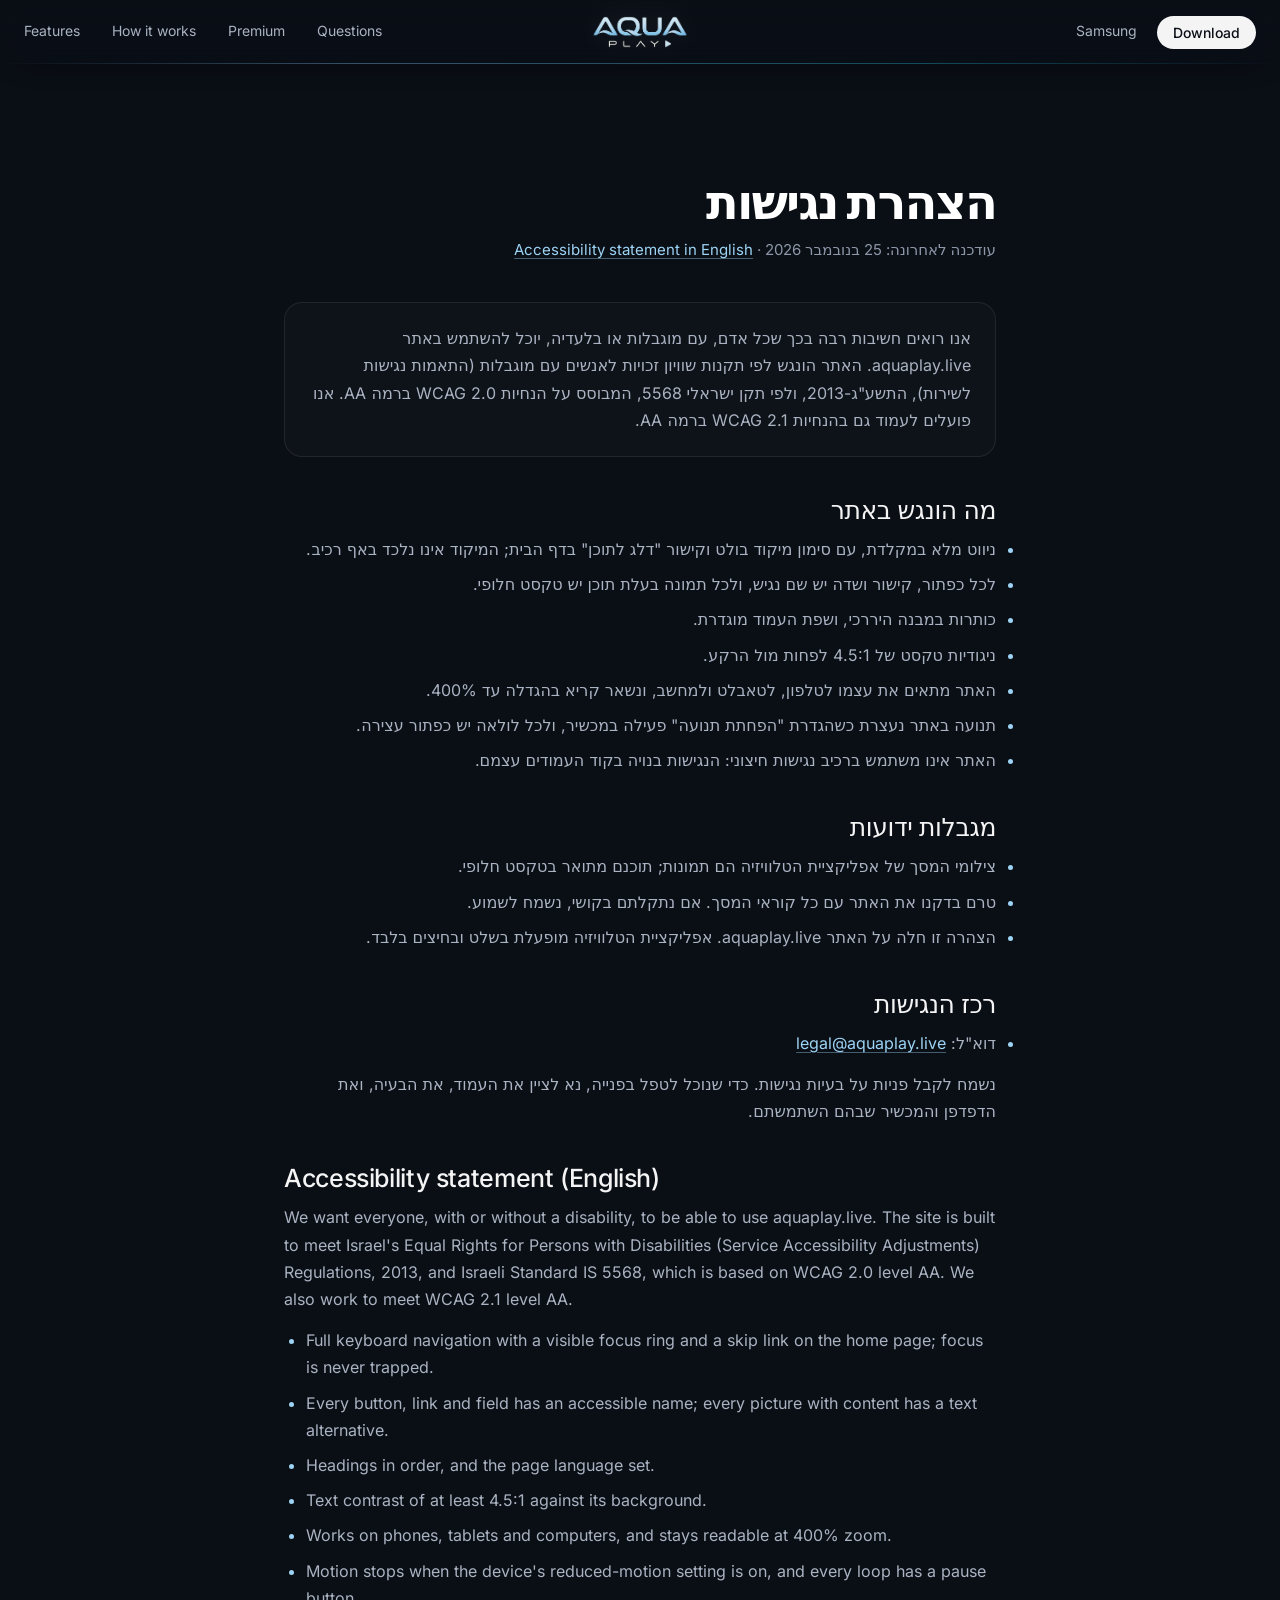
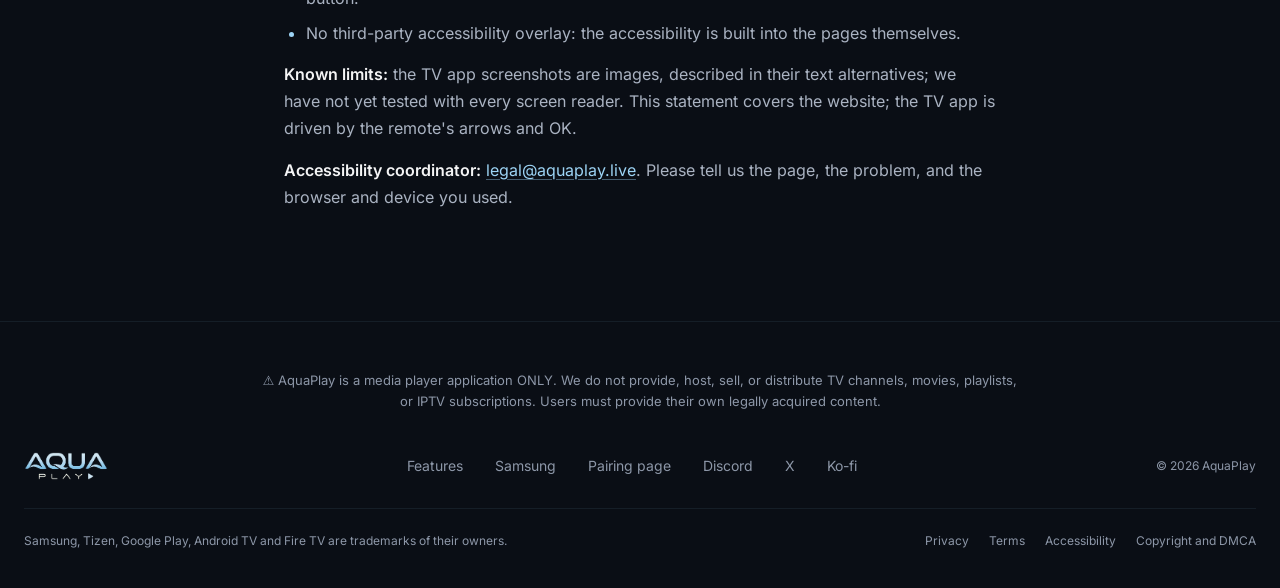
==== commit 1235fa40: "aquaplay.live: clearer Premium and downloads, a phone menu, calmer glass - Premium is titled "Premiu" ====
--- a/accessibility-statement.html
+++ b/accessibility-statement.html
@@ -17,13 +17,16 @@
 <div class="grid" aria-hidden="true"></div>
 <div class="glow" aria-hidden="true"></div>
 
-<header class="top">
+<header class="top" lang="en" dir="ltr">
   <div class="wrap bar">
     <nav aria-label="Main">
       <a href="features.html">Features</a>
       <a href="index.html#how">How it works</a>
       <a href="index.html#premium">Premium</a>
       <a href="index.html#questions">Questions</a>
+      <details class="menu"><summary aria-label="Menu">Menu</summary>
+        <div class="menu-panel"><a href="features.html">Features</a><a href="index.html#how">How it works</a><a href="index.html#premium">Premium</a><a href="index.html#questions">Questions</a><a href="samsung.html">Samsung TV</a><a href="index.html#tvs">Download AquaPlay for free</a></div>
+      </details>
     </nav>
     <a class="logo" href="index.html" aria-label="AquaPlay home"><img src="img/logo.png" alt="AquaPlay" width="900" height="300"></a>
     <div class="right">
@@ -85,7 +88,7 @@
   </div>
 </main>
 
-<footer>
+<footer lang="en" dir="ltr">
   <div class="wrap">
     <p class="notice">⚠️ AquaPlay is a media player application ONLY. We do not provide, host, sell, or distribute TV channels, movies, playlists, or IPTV subscriptions. Users must provide their own legally acquired content.</p>
     <div class="frow">
@@ -101,5 +104,8 @@
     </div>
   </div>
 </footer>
+<script>/* the phone menu closes after a pick, a tap outside, or Escape */
+addEventListener("click",e=>{const m=document.querySelector(".menu[open]");if(m&&(e.target.closest(".menu-panel a")||!e.target.closest(".menu")))m.open=false});
+addEventListener("keydown",e=>{const m=document.querySelector(".menu[open]");if(m&&e.key==="Escape"){m.open=false;m.querySelector("summary").focus()}});</script>
 </body>
 </html>
--- a/aura.css
+++ b/aura.css
@@ -1,24 +1,23 @@
 /* aura.css: the look of every page of aquaplay.live (made by .taste-skill/make-aura-pages.js from the Aura home). */
 :root {
-  --bg: #0a0e15; --bg2: #18181b; --ink: #f4f4f5; --ink2: #a1a1aa; --ink3: #8b8b94;
+  --bg: #0a0e15; --bg2: #121821; --ink: #f4f4f5; --ink2: #aab3c2; --ink3: #8d97a8;
   --line: rgba(255,255,255,.06); --line2: rgba(255,255,255,.1); --card: rgba(255,255,255,.02);
   --blue: 58,139,255; --sky: 127,193,236; --teal: 31,176,208;
   --ease: cubic-bezier(.16,1,.3,1); --max: 1280px;
 }
 * { box-sizing: border-box; margin: 0; padding: 0; }
-html { background: var(--bg); color-scheme: dark; scroll-behavior: smooth; scrollbar-color: #3f3f46 var(--bg); scroll-padding-top: 88px; }
+html { background: var(--bg); color-scheme: dark; scroll-behavior: smooth; scrollbar-color: #2a3442 var(--bg); scroll-padding-top: 88px; }
 body { min-height: 100vh; display: flex; flex-direction: column; background: var(--bg); color: var(--ink2);
   font-family: Inter, system-ui, sans-serif; -webkit-font-smoothing: antialiased; font-feature-settings: "cv11","ss01"; overflow-x: clip; }
 a { color: inherit; text-decoration: none; }
 img { display: block; max-width: 100%; }
 svg { flex: none; }
-::selection { background: #27272a; color: var(--ink); }
 :focus-visible { outline: 2px solid rgb(var(--sky)); outline-offset: 3px; border-radius: 8px; }
 .skip { position: absolute; left: 16px; top: -60px; z-index: 99; background: var(--ink); color: var(--bg); padding: 10px 16px; border-radius: 99px; font-weight: 500; }
 .skip:focus { top: 12px; }
 .wrap { width: 100%; max-width: var(--max); margin: 0 auto; padding: 0 24px; }
 
-/* the ground: zinc black, a 24px grid at 4%, AquaPlay's blue glowing from the top */
+/* the ground: navy, a 24px grid at 4%, AquaPlay's blue glowing from the top */
 .ground, .grid, .glow { position: fixed; pointer-events: none; }
 .ground { inset: 0; z-index: -3; background: radial-gradient(ellipse 90% 55% at 50% 112%, rgba(var(--teal),.13), transparent 70%), radial-gradient(ellipse 55% 45% at -5% 62%, rgba(var(--blue),.07), transparent 70%), var(--bg); }
 .grid { inset: 0; z-index: -2; background-image: linear-gradient(to right, rgba(127,193,236,.045) 1px, transparent 1px), linear-gradient(to bottom, rgba(127,193,236,.045) 1px, transparent 1px); background-size: 24px 24px; }
@@ -76,10 +75,8 @@
   -webkit-mask: url(img/logo.png) center / 100% 100% no-repeat; mask: url(img/logo.png) center / 100% 100% no-repeat;
   background: linear-gradient(105deg, transparent 42%, rgba(255,255,255,.9) 50%, transparent 58%) no-repeat; background-size: 260% 100%;
   background-position: 130% 0; animation: shine 1.5s cubic-bezier(.45,0,.2,1) 1.5s both; }
-@keyframes mark-in { from { opacity: 0; transform: scale(.9) translateY(16px); filter: blur(16px); } to { opacity: 1; transform: none; filter: none; } }
 @keyframes glow-in { from { opacity: 0; transform: scale(.7); } to { opacity: 1; transform: none; } }
 @keyframes shine { from { background-position: 130% 0; } to { background-position: -30% 0; } }
-@keyframes mark-out { to { opacity: 0; transform: translateY(-40px) scale(1.08); filter: blur(14px); } }
 @supports (animation-timeline: view()) {
   .mark-wrap { animation: mark-out linear forwards; animation-timeline: view(); animation-range: cover 52% cover 92%; }
 }
@@ -93,7 +90,7 @@
 .strip li svg { width: 22px; height: 22px; }
 
 /* features: 2x2 */
-.block { padding-block: 128px; }
+.block { padding-block: 96px; }
 .head { max-width: 672px; margin-bottom: 80px; position: relative; z-index: 1; }
 .head h2 { margin-bottom: 20px; }
 .head.center { margin-inline: auto; text-align: center; }
@@ -130,7 +127,7 @@
 
 /* get AquaPlay: a pure black band, two black store-style buttons (Apple-like: black, thin grey rim, small line over a big one) */
 .get { background: #000; border-block: 1px solid rgba(255,255,255,.06); text-align: center; }
-.get .wrap { padding-block: 128px; }
+.get .wrap { padding-block: 96px; }
 .get h2 { font-size: clamp(40px, 6vw, 72px); font-weight: 700; letter-spacing: -.05em; line-height: 1; margin-bottom: 20px; }
 .get .lead { font-size: 18px; margin-bottom: 48px; }
 .badges { display: flex; flex-wrap: wrap; justify-content: center; gap: 16px; }
@@ -170,7 +167,7 @@
   color: #e4e4e7; font-weight: 500; font-size: 16px; letter-spacing: -.01em; transition: color .2s; }
 summary::-webkit-details-marker { display: none; }
 summary:hover { color: #fff; }
-summary svg { width: 22px; height: 22px; color: #71717a; transition: transform .3s var(--ease), color .2s; }
+summary svg { width: 22px; height: 22px; color: var(--ink3); transition: transform .3s var(--ease), color .2s; }
 summary:hover svg { color: #d4d4d8; }
 details[open] summary svg { transform: rotate(-45deg); }
 details p { margin-top: 8px; padding: 0 32px 16px 0; font-size: 15px; line-height: 1.65; }
@@ -350,3 +347,104 @@
   .page-hero { padding-block: 24px 48px; }
   .vsteps li { padding-left: 64px; }
 }
+
+/* ===== Refinement, 26 Nov 2026 (owner: liquid-glass cards with visible borders, a cleaner way for the logo to
+   leave, more colour overall, a better top bar and the line under it) ===== */
+/* Colour: the greys and lines take the navy's cool blue, so text, rules and borders belong to one palette. */
+:root { --line: rgba(157,212,245,.08); --line2: rgba(157,212,245,.14);
+  --glass-edge: rgba(190,225,255,.17); --glass-edge-hi: rgba(190,225,255,.32); }
+::selection { background: rgba(var(--blue),.35); color: #fff; }
+
+/* Liquid glass: frosted, saturating the glows behind it, light along the top edge, a soft shadow beneath. */
+.card, .price {
+  background:
+    radial-gradient(120% 90% at 0% 0%, rgba(255,255,255,.07), transparent 45%),
+    linear-gradient(160deg, rgba(255,255,255,.06), rgba(255,255,255,.015) 45%, rgba(var(--sky),.035));
+  border: 1px solid var(--glass-edge);
+  -webkit-backdrop-filter: blur(18px) saturate(1.5); backdrop-filter: blur(18px) saturate(1.5);
+  box-shadow: inset 0 1px 0 rgba(255,255,255,.14), inset 0 -1px 0 rgba(255,255,255,.03), 0 24px 48px -24px rgba(0,0,0,.7);
+}
+.card:hover, .community:hover { border-color: var(--glass-edge-hi); background:
+    radial-gradient(120% 90% at 0% 0%, rgba(255,255,255,.1), transparent 45%),
+    linear-gradient(160deg, rgba(255,255,255,.08), rgba(255,255,255,.02) 45%, rgba(var(--sky),.05)); }
+.price { border-color: rgba(157,212,245,.3); background:
+    radial-gradient(120% 90% at 0% 0%, rgba(255,255,255,.08), transparent 45%),
+    linear-gradient(180deg, rgba(var(--sky),.09), rgba(255,255,255,.02) 55%); }
+.where div + div { border-color: var(--glass-edge); }
+.langs li { border-color: var(--glass-edge); background: rgba(255,255,255,.04); }
+.steps .n span, .vsteps .n, .psteps .n { border-color: var(--glass-edge); }
+
+/* The logo leaves without blur (blur on a large picture looked low-resolution): it lifts a little and sinks
+   under a soft edge, like going below a horizon. Where the browser has no scroll timelines it simply stays. */
+@keyframes mark-in { from { opacity: 0; transform: scale(.94) translateY(14px); filter: blur(6px); } to { opacity: 1; transform: none; filter: none; } }
+@keyframes mark-out {
+  from { opacity: 1; transform: none; -webkit-mask-position: 0 100%; mask-position: 0 100%; }
+  to { opacity: 0; transform: translateY(-56px) scale(.97); -webkit-mask-position: 0 0; mask-position: 0 0; }
+}
+@supports (animation-timeline: view()) {
+  .mark-wrap {
+    -webkit-mask-image: linear-gradient(to bottom, transparent 0%, #000 42%); mask-image: linear-gradient(to bottom, transparent 0%, #000 42%);
+    -webkit-mask-size: 100% 240%; mask-size: 100% 240%; -webkit-mask-position: 0 100%; mask-position: 0 100%;
+    animation: mark-out cubic-bezier(.4,0,.2,1) both; animation-timeline: view(); animation-range: cover 48% cover 94%;
+  }
+}
+
+/* The top bar: frosted glass, and in place of a flat grey rule a thin blue-to-teal line that fades at both ends. */
+header.top { border-bottom: 0; background: linear-gradient(180deg, rgba(10,14,21,.84), rgba(10,14,21,.58));
+  -webkit-backdrop-filter: blur(22px) saturate(1.6); backdrop-filter: blur(22px) saturate(1.6); box-shadow: 0 12px 32px -24px rgba(0,0,0,.9); }
+header.top::after { content: ""; position: absolute; left: 0; right: 0; bottom: 0; height: 1px; pointer-events: none;
+  background: linear-gradient(90deg, transparent, rgba(var(--sky),.38) 28%, rgba(var(--teal),.38) 72%, transparent); }
+.bar nav a, .bar .right a.txt { background: linear-gradient(currentColor, currentColor) 0 100% / 0 1px no-repeat; padding-bottom: 3px;
+  transition: color .2s, background-size .3s var(--ease); }
+.bar nav a:hover, .bar .right a.txt:hover { color: #fff; background-size: 100% 1px; }
+
+@media (prefers-reduced-motion: reduce) { .mark-wrap { -webkit-mask-image: none; mask-image: none; } }
+#features > .more { display: flex; width: max-content; margin-inline: auto; }
+/* "See every feature": a clear outlined pill under the cards, not a grey text link (owner, 26 Nov). */
+#features > .more { margin-top: 48px; padding: 13px 24px; border-radius: 999px; font-size: 15px; font-weight: 500; color: #fff;
+  border: 1px solid rgba(var(--sky),.45); background: linear-gradient(180deg, rgba(var(--sky),.16), rgba(var(--blue),.08));
+  box-shadow: inset 0 1px 0 rgba(255,255,255,.14), 0 10px 24px -14px rgba(0,0,0,.8); transition: border-color .2s, background .2s, transform .2s var(--ease); }
+#features > .more:hover { border-color: rgba(var(--sky),.75); background: linear-gradient(180deg, rgba(var(--sky),.24), rgba(var(--blue),.12)); transform: translateY(-2px); }
+#features > .more:active { transform: scale(.98); }
+
+/* ===== The six critique fixes, 26 Nov 2026 ===== */
+/* Glass only where it means something (the home feature cards, the price); other boxes are a quiet fill. */
+.say, .feat, .mini, .psteps, .where, .community { background: rgba(255,255,255,.035); border: 1px solid var(--glass-edge);
+  -webkit-backdrop-filter: none; backdrop-filter: none; box-shadow: inset 0 1px 0 rgba(255,255,255,.06); }
+.community:hover { background: rgba(255,255,255,.055); }
+/* A colour field behind the glass, so the glass has something to show. */
+#features, #premium { position: relative; isolation: isolate; }
+#features::before, #premium::before { content: ""; position: absolute; inset: 18% 0 4%; z-index: -1; pointer-events: none;
+  background: radial-gradient(38% 46% at 26% 58%, rgba(var(--blue),.2), transparent 70%), radial-gradient(34% 42% at 76% 52%, rgba(var(--teal),.15), transparent 70%), radial-gradient(28% 30% at 52% 88%, rgba(var(--sky),.1), transparent 70%); }
+#premium::before { inset: 30% 0 10%; background: radial-gradient(34% 50% at 24% 50%, rgba(var(--sky),.18), transparent 70%), radial-gradient(30% 40% at 78% 60%, rgba(var(--blue),.14), transparent 70%); }
+#premium .where { margin: 0 0 32px; }
+/* The current page in the top bar. */
+.bar nav a[aria-current], .bar .right a.txt[aria-current] { color: #fff; background-size: 100% 1px; }
+/* The phone menu: hidden on wide screens, a button where the links were on a phone. */
+.menu { display: none; position: relative; }
+.menu summary { list-style: none; cursor: pointer; display: inline-flex; align-items: center; gap: 8px; min-height: 44px; padding: 0 4px; color: var(--ink); font-size: 14px; }
+.menu summary::-webkit-details-marker { display: none; }
+.menu summary::before { content: ""; width: 18px; height: 12px; background: linear-gradient(currentColor, currentColor) 0 0 / 100% 1.5px no-repeat, linear-gradient(currentColor, currentColor) 0 50% / 100% 1.5px no-repeat, linear-gradient(currentColor, currentColor) 0 100% / 100% 1.5px no-repeat; }
+.menu[open] summary::before { background: linear-gradient(45deg, transparent 45%, currentColor 45%, currentColor 55%, transparent 55%), linear-gradient(-45deg, transparent 45%, currentColor 45%, currentColor 55%, transparent 55%); }
+.menu-panel { position: fixed; top: 64px; left: 0; right: 0; padding: 8px 16px 20px; display: grid;
+  background: rgba(10,14,21,.96); -webkit-backdrop-filter: blur(22px); backdrop-filter: blur(22px); border-bottom: 1px solid var(--glass-edge); box-shadow: 0 24px 48px -12px rgba(0,0,0,.8); }
+.bar nav .menu-panel a { background: none; padding-bottom: 0; display: flex; align-items: center; min-height: 52px; font-size: 17px; color: var(--ink); border-bottom: 1px solid var(--line); }
+.bar nav .menu-panel a:last-child { border-bottom: 0; color: #fff; font-weight: 600; }
+@media (max-width: 767px) {
+  .bar nav > a { display: none; }
+  .menu { display: block; }
+  .frow nav, .legal span:last-child { gap: 0 24px; }
+  .frow nav a, .legal a { display: inline-flex; align-items: center; min-height: 44px; }
+}
+
+/* Glows no longer cut off (owner, 26 Nov): the logo's scroll mask clipped its glow to the logo's own box, and
+   .prem's overflow clipped the Premium orb at the content edge. The mask box now has room round the glow (the
+   padding is given back with negative margins, so nothing moves); the page itself still clips sideways (body). */
+@supports (animation-timeline: view()) {
+  .mark-wrap { max-width: 716px; padding: 110px 48px; margin: -22px auto -110px; }
+}
+@media (max-width: 767px) { @supports (animation-timeline: view()) { .mark-wrap { padding-inline: 0; margin-top: -30px; } } }
+.prem { overflow: visible; }
+main { overflow-x: clip; } /* the free glows end at the screen edge, never widen the page */
+#features::before { background: radial-gradient(38% 46% at 30% 56%, rgba(var(--blue),.2), transparent 70%), radial-gradient(34% 42% at 72% 52%, rgba(var(--teal),.15), transparent 70%), radial-gradient(28% 30% at 52% 74%, rgba(var(--sky),.1), transparent 70%); }
+.says .orb2 { height: 280px; filter: blur(80px); }
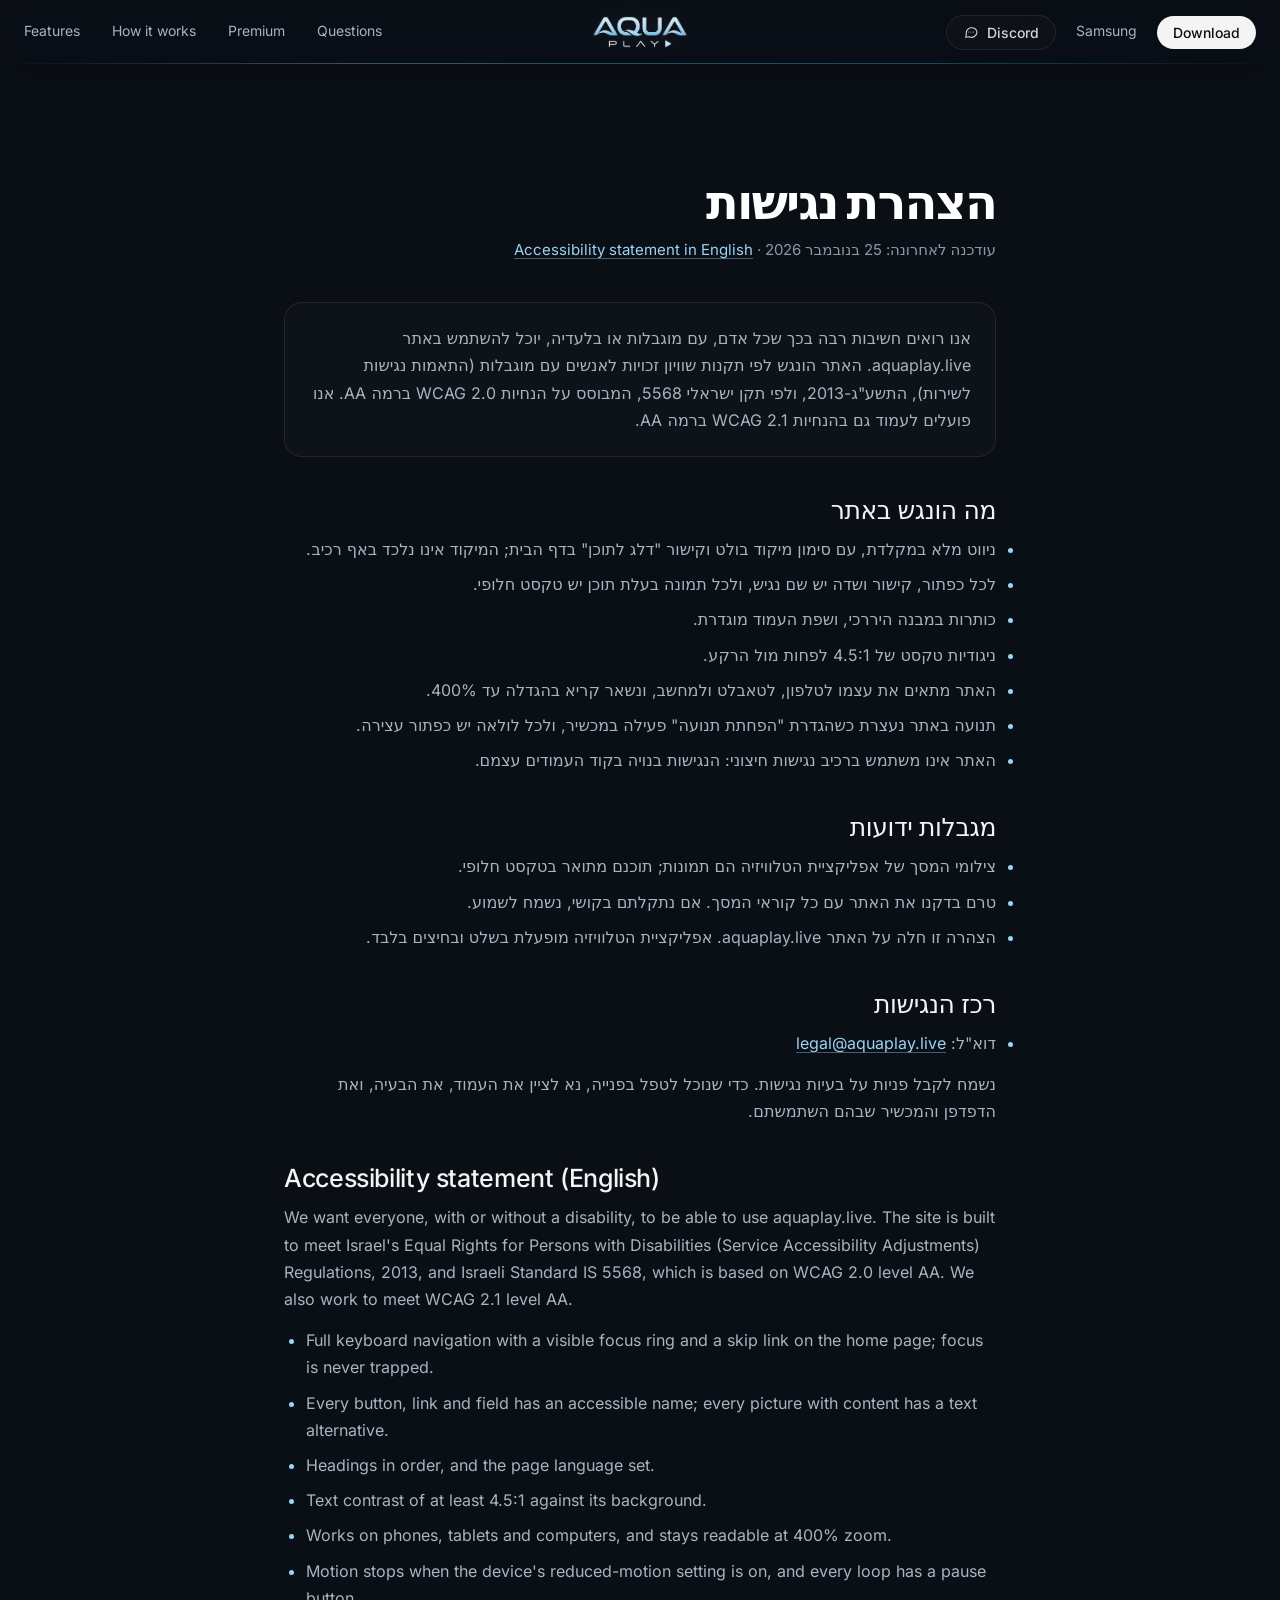
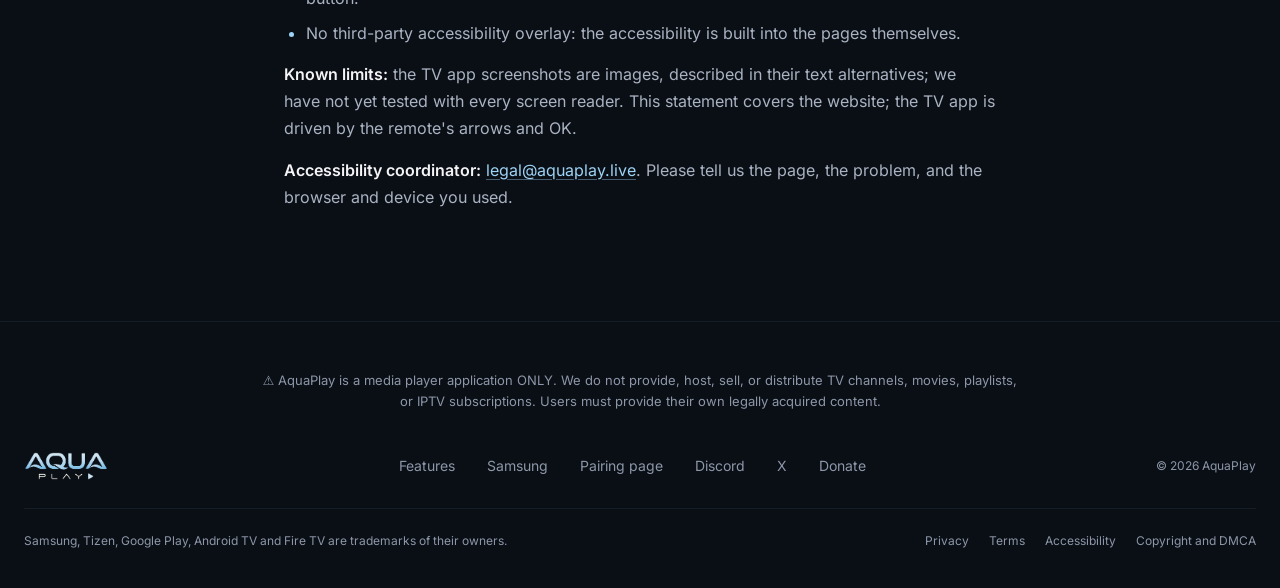
==== commit 1656e874: "aquaplay.live: the platforms and the app up top, a shorter home page - The hero shows the three plat" ====
--- a/accessibility-statement.html
+++ b/accessibility-statement.html
@@ -25,11 +25,12 @@
       <a href="index.html#premium">Premium</a>
       <a href="index.html#questions">Questions</a>
       <details class="menu"><summary aria-label="Menu">Menu</summary>
-        <div class="menu-panel"><a href="features.html">Features</a><a href="index.html#how">How it works</a><a href="index.html#premium">Premium</a><a href="index.html#questions">Questions</a><a href="samsung.html">Samsung TV</a><a href="index.html#tvs">Download AquaPlay for free</a></div>
+        <div class="menu-panel"><a href="features.html">Features</a><a href="index.html#how">How it works</a><a href="index.html#premium">Premium</a><a href="index.html#questions">Questions</a><a href="samsung.html">Samsung TV</a><a href="https://discord.gg/5A5mDrwK8w">Discord</a><a href="index.html#tvs">Download AquaPlay for free</a></div>
       </details>
     </nav>
     <a class="logo" href="index.html" aria-label="AquaPlay home"><img src="img/logo.png" alt="AquaPlay" width="900" height="300"></a>
     <div class="right">
+      <a class="btn btn-ghost btn-sm discord" href="https://discord.gg/5A5mDrwK8w"><svg viewBox="0 0 24 24" fill="none" stroke="currentColor" stroke-width="1.6" stroke-linecap="round" stroke-linejoin="round" aria-hidden="true"><path d="M21 12a8 8 0 0 1-11.6 7.1L4 20l1-4.6A8 8 0 1 1 21 12Z"/><path d="M8.5 12h.01M12 12h.01M15.5 12h.01"/></svg>Discord</a>
       <a class="txt" href="samsung.html">Samsung</a>
       <a class="btn btn-white btn-sm" href="index.html#tvs">Download</a>
     </div>
@@ -94,7 +95,7 @@
     <div class="frow">
       <a href="index.html" aria-label="AquaPlay home"><img src="img/logo.png" alt="AquaPlay" width="900" height="300"></a>
       <nav aria-label="Footer">
-        <a href="features.html">Features</a><a href="samsung.html">Samsung</a><a href="https://aquaplay.live/pair.html">Pairing page</a><a href="https://discord.gg/5A5mDrwK8w">Discord</a><a href="https://x.com/AquaPlayIPTV">X</a><a href="https://ko-fi.com/devdolev">Ko-fi</a>
+        <a href="features.html">Features</a><a href="samsung.html">Samsung</a><a href="https://aquaplay.live/pair.html">Pairing page</a><a href="https://discord.gg/5A5mDrwK8w">Discord</a><a href="https://x.com/AquaPlayIPTV">X</a><a href="https://ko-fi.com/devdolev">Donate</a>
       </nav>
       <small>© 2026 AquaPlay</small>
     </div>
--- a/aura.css
+++ b/aura.css
@@ -448,3 +448,23 @@
 main { overflow-x: clip; } /* the free glows end at the screen edge, never widen the page */
 #features::before { background: radial-gradient(38% 46% at 30% 56%, rgba(var(--blue),.2), transparent 70%), radial-gradient(34% 42% at 72% 52%, rgba(var(--teal),.15), transparent 70%), radial-gradient(28% 30% at 52% 74%, rgba(var(--sky),.1), transparent 70%); }
 .says .orb2 { height: 280px; filter: blur(80px); }
+
+/* Discord in the top bar (owner, 26 Nov); on phones it is in the menu instead. */
+.bar .right .discord svg { width: 16px; height: 16px; }
+@media (max-width: 767px) { .bar .right .discord { display: none; } }
+
+/* ===== Friend's feedback, 26 Nov 2026: the platforms and a picture of the app first, a shorter page ===== */
+.hero .badges { margin-top: 4px; }
+.hero .badge { background: rgba(0,0,0,.55); border-color: rgba(255,255,255,.42); }
+.hero .badge:hover { background: #000; border-color: #fff; }
+.hero-note { margin-top: 20px; font-size: 14px; color: var(--ink3); }
+.hero-note a { color: #9dd4f5; text-decoration: underline; text-underline-offset: 3px; text-decoration-color: rgba(157,212,245,.4); }
+.hero-note a:hover { text-decoration-color: currentColor; }
+.hero-note code { font: 600 .95em ui-monospace, "Cascadia Mono", Consolas, monospace; color: var(--ink); }
+.hero-shot { margin-top: 72px; box-shadow: 0 40px 80px -40px rgba(0,0,0,.9); }
+.card .shot { display: block; width: 100%; height: auto; aspect-ratio: 16 / 9; object-fit: cover; margin-bottom: 24px;
+  border-radius: 10px; border: 1px solid var(--line2); }
+.card.wide { grid-column: 1 / -1; }
+.card.wide p { max-width: 70ch; }
+.card .facts { margin-top: 20px; padding-top: 16px; border-top: 1px solid var(--line); font-size: 13px; letter-spacing: .02em; color: var(--ink3); }
+@media (max-width: 767px) { .hero-shot { margin-top: 48px; } .hero .badge { width: 100%; } }
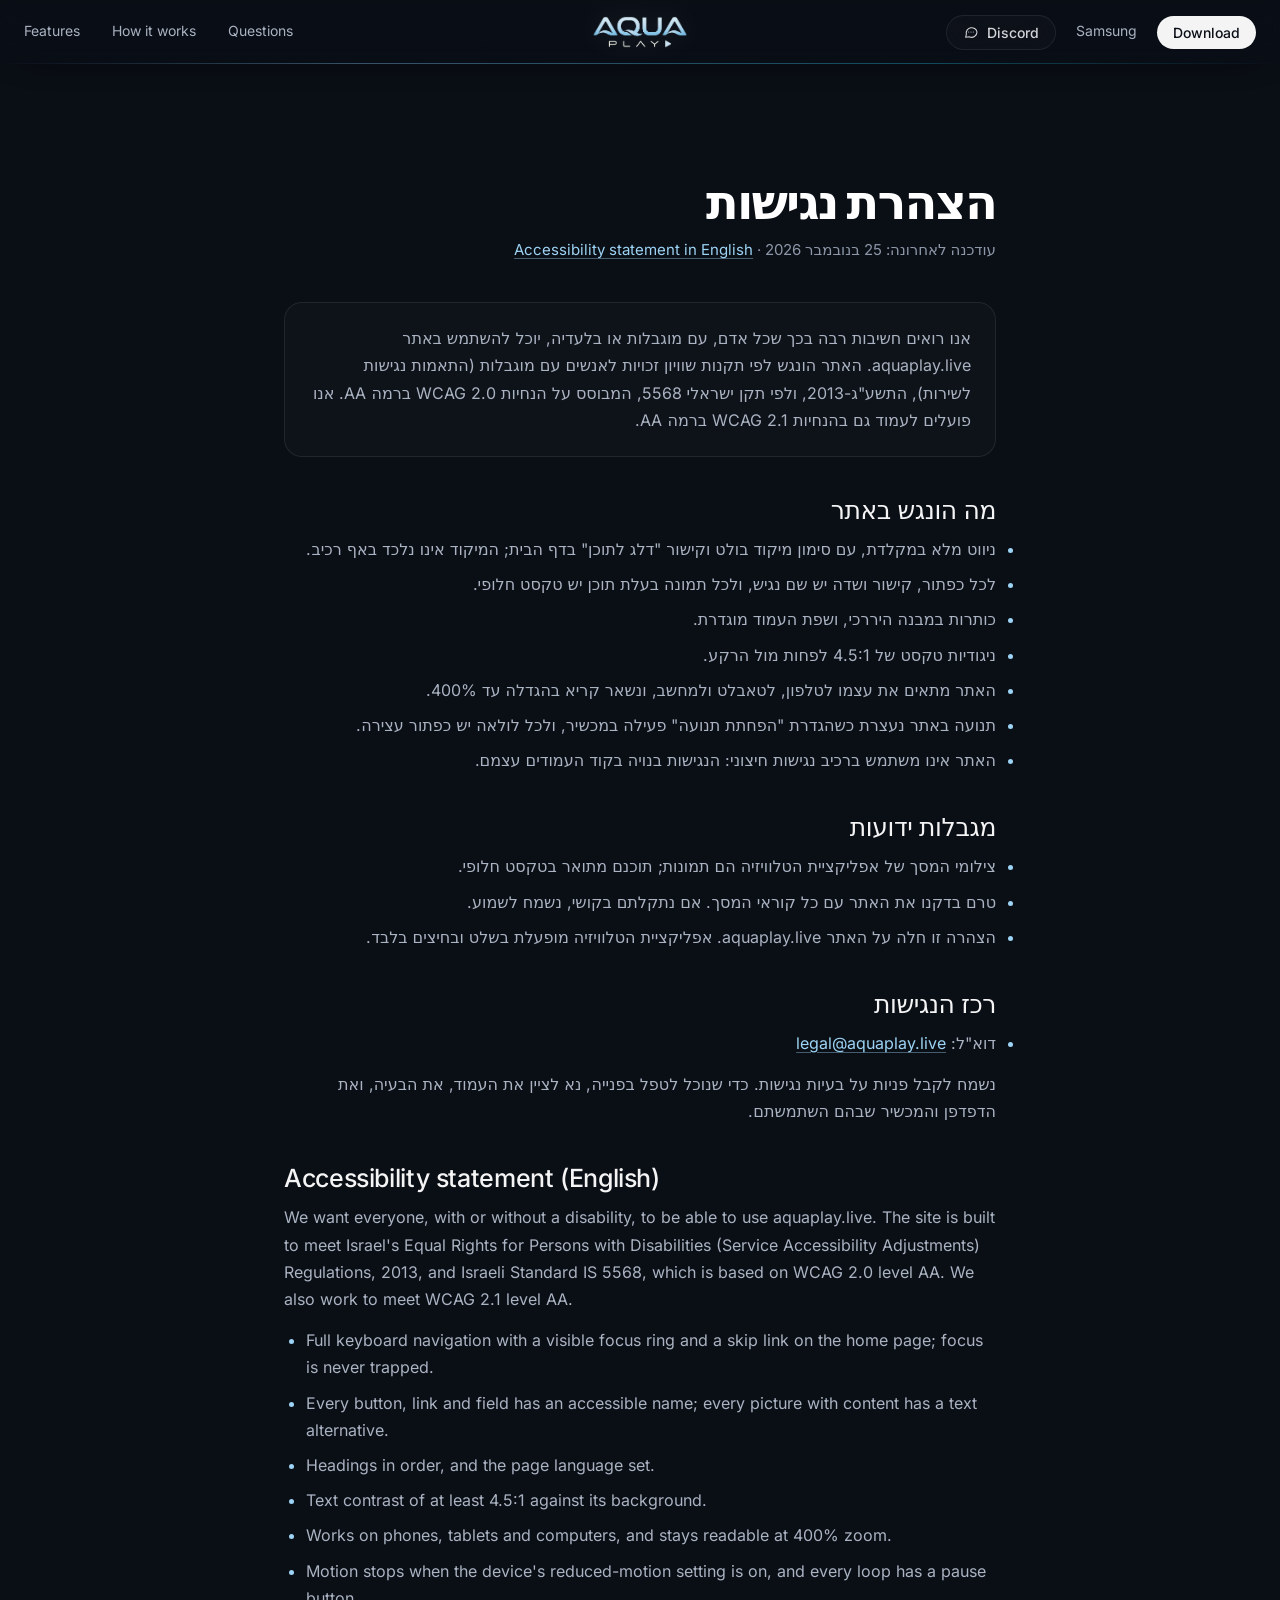
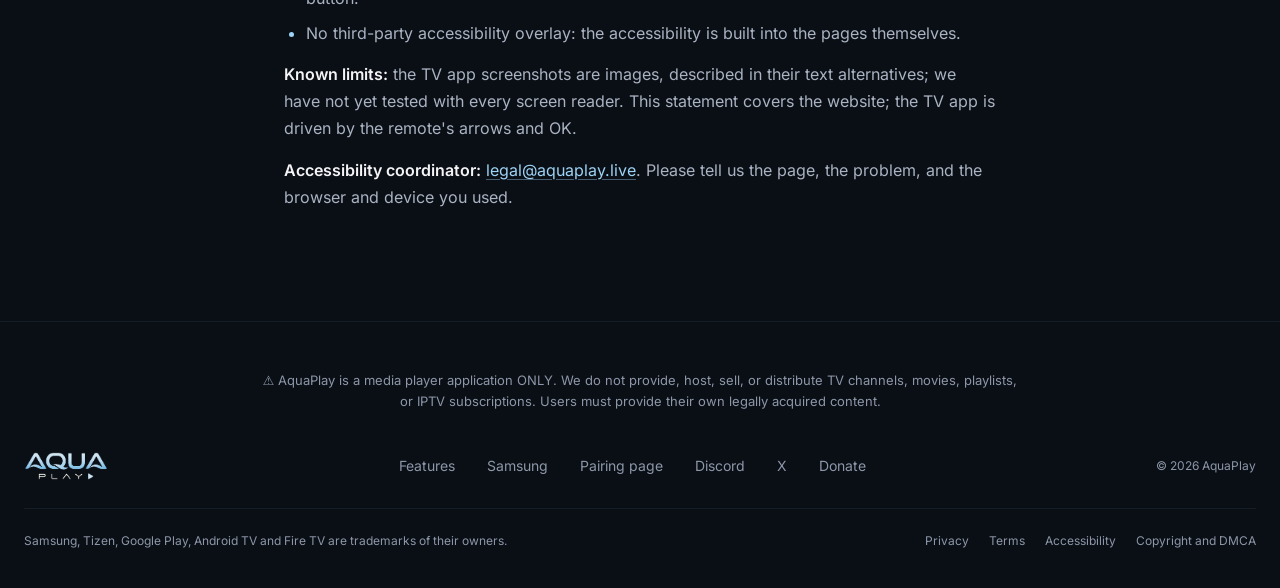
==== commit 0df7dbe4: "aquaplay.live: no buying Premium here for now - The Premium section (the $25 card, Buy Premium, the " ====
--- a/accessibility-statement.html
+++ b/accessibility-statement.html
@@ -22,10 +22,9 @@
     <nav aria-label="Main">
       <a href="features.html">Features</a>
       <a href="index.html#how">How it works</a>
-      <a href="index.html#premium">Premium</a>
       <a href="index.html#questions">Questions</a>
       <details class="menu"><summary aria-label="Menu">Menu</summary>
-        <div class="menu-panel"><a href="features.html">Features</a><a href="index.html#how">How it works</a><a href="index.html#premium">Premium</a><a href="index.html#questions">Questions</a><a href="samsung.html">Samsung TV</a><a href="https://discord.gg/5A5mDrwK8w">Discord</a><a href="index.html#tvs">Download AquaPlay for free</a></div>
+        <div class="menu-panel"><a href="features.html">Features</a><a href="index.html#how">How it works</a><a href="index.html#questions">Questions</a><a href="samsung.html">Samsung TV</a><a href="https://discord.gg/5A5mDrwK8w">Discord</a><a href="index.html#tvs">Download AquaPlay for free</a></div>
       </details>
     </nav>
     <a class="logo" href="index.html" aria-label="AquaPlay home"><img src="img/logo.png" alt="AquaPlay" width="900" height="300"></a>
--- a/aura.css
+++ b/aura.css
@@ -461,10 +461,15 @@
 .hero-note a { color: #9dd4f5; text-decoration: underline; text-underline-offset: 3px; text-decoration-color: rgba(157,212,245,.4); }
 .hero-note a:hover { text-decoration-color: currentColor; }
 .hero-note code { font: 600 .95em ui-monospace, "Cascadia Mono", Consolas, monospace; color: var(--ink); }
-.hero-shot { margin-top: 72px; box-shadow: 0 40px 80px -40px rgba(0,0,0,.9); }
 .card .shot { display: block; width: 100%; height: auto; aspect-ratio: 16 / 9; object-fit: cover; margin-bottom: 24px;
   border-radius: 10px; border: 1px solid var(--line2); }
 .card.wide { grid-column: 1 / -1; }
 .card.wide p { max-width: 70ch; }
 .card .facts { margin-top: 20px; padding-top: 16px; border-top: 1px solid var(--line); font-size: 13px; letter-spacing: .02em; color: var(--ink3); }
-@media (max-width: 767px) { .hero-shot { margin-top: 48px; } .hero .badge { width: 100%; } }
+.where strong { font-weight: 700; color: #fff; }
+@media (max-width: 767px) { .hero .badge { width: 100%; } }
+details p code { font: 600 .95em ui-monospace, "Cascadia Mono", Consolas, monospace; color: var(--ink); }
+details p b { color: var(--ink); font-weight: 600; }
+/* The entrance runs once and then lets go (backwards, not both): an element left holding a finished animation
+   with a blur in it can vanish on some phone browsers after a jump down the page and back (owner, 26 Nov). */
+.in { animation-fill-mode: backwards; }
